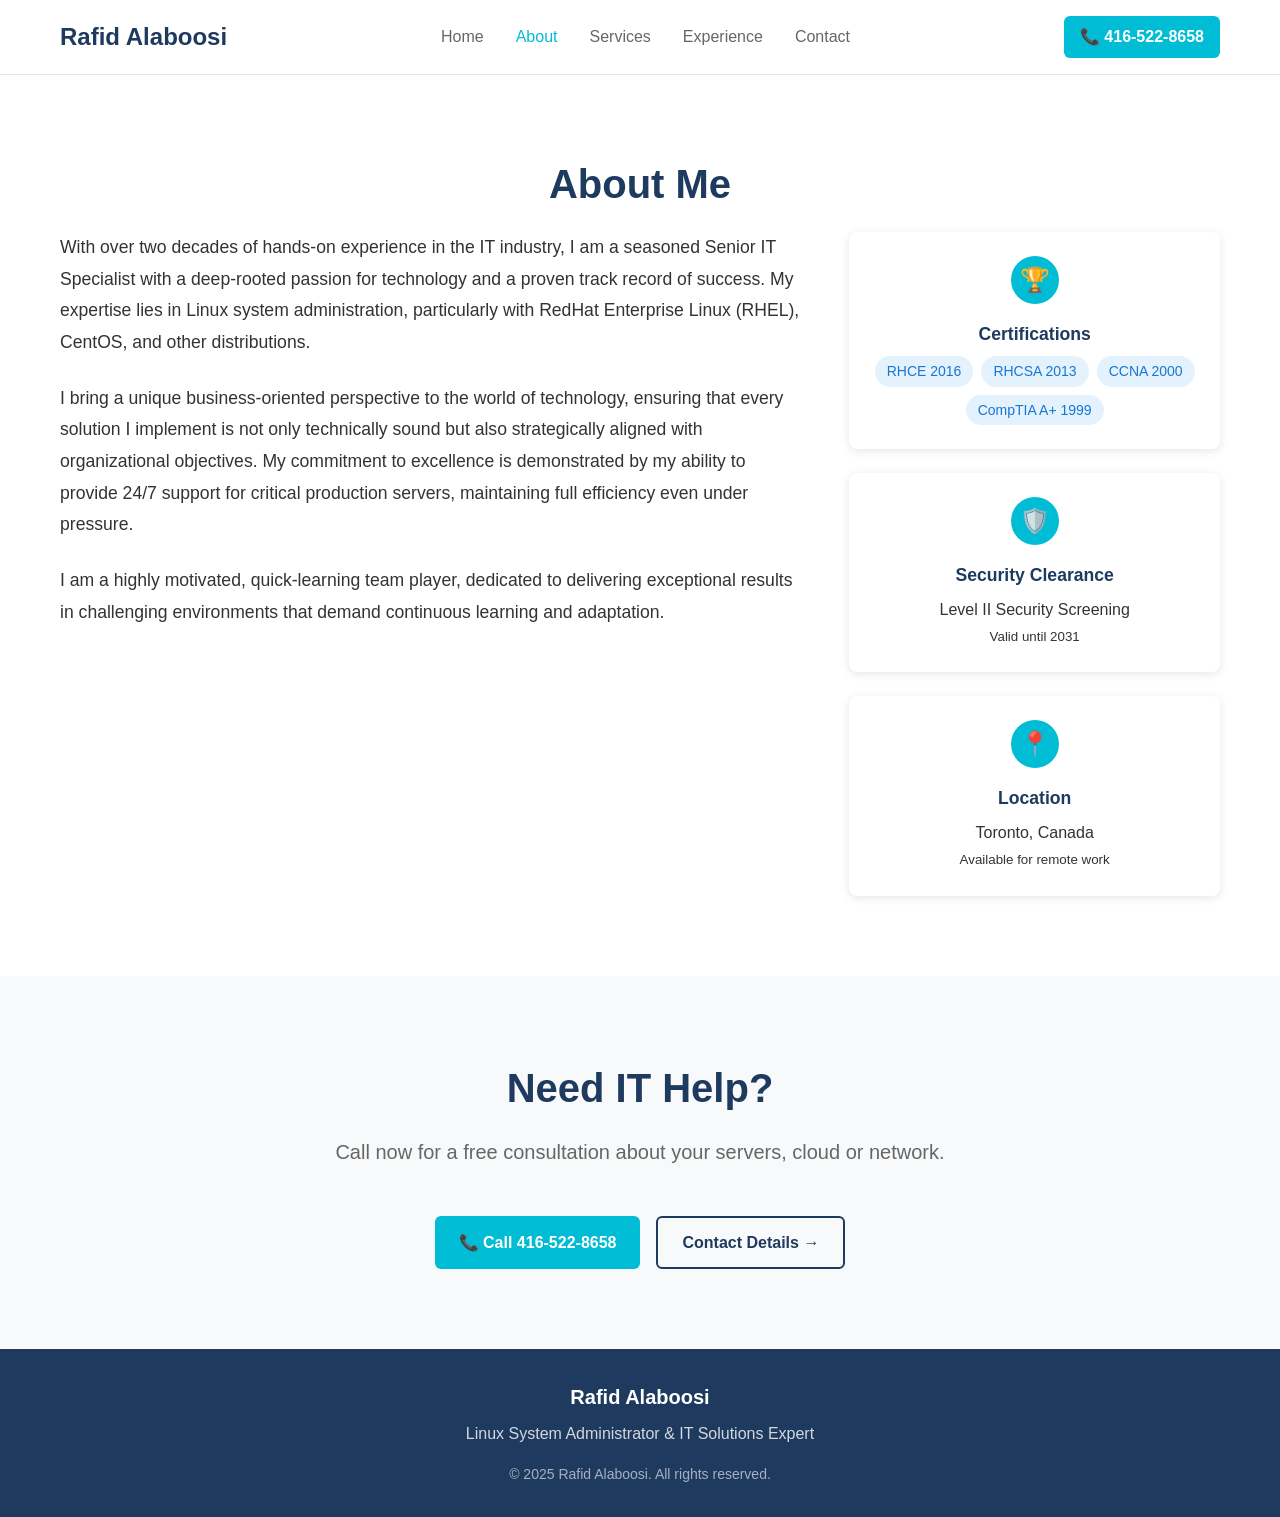
==== about/index.html @ a08efc0c "Split site into separate pages Home, About, Services, Experience and Contact now each have their own" ====
<!DOCTYPE html>
<html lang="en">
<head>
    <!-- Google tag (gtag.js) -->
<script async src="https://www.googletagmanager.com/gtag/js?id=AW-18163022546"></script>
    <meta charset="UTF-8">
    <meta name="viewport" content="width=device-width, initial-scale=1.0">
    <title>About - BlueTech IT Support Inc.</title>
    <meta name="description" content="Over 20 years of Linux and Windows system administration experience. RHCE certified, Toronto.">
    <link rel="stylesheet" href="/styles.css">
</head>
<body>
    <!-- Navigation -->
    <nav>
        <div class="nav-container">
            <a href="/" class="logo" style="text-decoration: none;">Rafid Alaboosi</a>
            <ul class="nav-links">
                <li><a href="/">Home</a></li>
                <li><a href="/about/" class="active">About</a></li>
                <li><a href="/services/">Services</a></li>
                <li><a href="/experience/">Experience</a></li>
                <li><a href="/contact/">Contact</a></li>
            </ul>
            <div class="nav-right">
                <a href="tel:+14165228658" class="nav-phone">📞 416-522-8658</a>
                <button class="mobile-menu-toggle" onclick="toggleMobileMenu()">☰</button>
            </div>
            <div class="mobile-menu" id="mobileMenu">
                <ul>
                    <li><a href="/">Home</a></li>
                    <li><a href="/about/" class="active">About</a></li>
                    <li><a href="/services/">Services</a></li>
                    <li><a href="/experience/">Experience</a></li>
                    <li><a href="/contact/">Contact</a></li>
                </ul>
            </div>
        </div>
    </nav>

    <main class="page">
    <!-- About Section -->
    <section id="about">
        <div class="container">
            <h2 class="section-title">About Me</h2>
            <div class="about-content">
                <div class="about-text">
                    <p>With over two decades of hands-on experience in the IT industry, I am a seasoned Senior IT Specialist with a deep-rooted passion for technology and a proven track record of success. My expertise lies in Linux system administration, particularly with RedHat Enterprise Linux (RHEL), CentOS, and other distributions.</p>
                    
                    <p>I bring a unique business-oriented perspective to the world of technology, ensuring that every solution I implement is not only technically sound but also strategically aligned with organizational objectives. My commitment to excellence is demonstrated by my ability to provide 24/7 support for critical production servers, maintaining full efficiency even under pressure.</p>
                    
                    <p>I am a highly motivated, quick-learning team player, dedicated to delivering exceptional results in challenging environments that demand continuous learning and adaptation.</p>
                </div>
                
                <div class="credentials">
                    <div class="credential-card">
                        <div class="credential-icon">🏆</div>
                        <div class="credential-title">Certifications</div>
                        <div class="badges">
                            <span class="badge">RHCE 2016</span>
                            <span class="badge">RHCSA 2013</span>
                            <span class="badge">CCNA 2000</span>
                            <span class="badge">CompTIA A+ 1999</span>
                        </div>
                    </div>
                    
                    <div class="credential-card">
                        <div class="credential-icon">🛡️</div>
                        <div class="credential-title">Security Clearance</div>
                        <p>Level II Security Screening</p>
                        <small>Valid until 2031</small>
                    </div>
                    
                    <div class="credential-card">
                        <div class="credential-icon">📍</div>
                        <div class="credential-title">Location</div>
                        <p>Toronto, Canada</p>
                        <small>Available for remote work</small>
                    </div>
                </div>
            </div>
        </div>
    </section>
    </main>

    <!-- Call to action -->
    <section class="page-cta">
        <div class="container">
            <h2 class="section-title">Need IT Help?</h2>
            <p class="section-subtitle">Call now for a free consultation about your servers, cloud or network.</p>
            <div class="cta-buttons">
                <a href="tel:+14165228658" class="btn btn-primary">📞 Call 416-522-8658</a>
                <a href="/contact/" class="btn btn-outline">Contact Details →</a>
            </div>
        </div>
    </section>

    <!-- Footer -->
    <footer>
        <div class="container">
            <div class="footer-title">Rafid Alaboosi</div>
            <div class="footer-subtitle">Linux System Administrator & IT Solutions Expert</div>
            <div class="footer-copyright">© 2025 Rafid Alaboosi. All rights reserved.</div>
        </div>
    </footer>

    <script src="/script.js"></script>
</body>
</html>
---- styles.css ----
* {
    margin: 0;
    padding: 0;
    box-sizing: border-box;
}

body {
    font-family: -apple-system, BlinkMacSystemFont, 'Segoe UI', Roboto, sans-serif;
    line-height: 1.6;
    color: #333;
    background-color: #ffffff;
}

.container {
    max-width: 1200px;
    margin: 0 auto;
    padding: 0 20px;
}

/* Navigation */
nav {
    position: fixed;
    top: 0;
    width: 100%;
    background: rgba(255, 255, 255, 0.95);
    backdrop-filter: blur(10px);
    border-bottom: 1px solid #e5e5e5;
    z-index: 1000;
    padding: 1rem 0;
}

.nav-container {
    display: flex;
    justify-content: space-between;
    align-items: center;
    max-width: 1200px;
    margin: 0 auto;
    padding: 0 20px;
}

.logo {
    font-size: 1.5rem;
    font-weight: bold;
    color: #1e3a5f;
}

.nav-links {
    display: flex;
    list-style: none;
    gap: 2rem;
}

.nav-links a {
    text-decoration: none;
    color: #666;
    font-weight: 500;
    transition: color 0.3s;
}

.nav-links a:hover {
    color: #00bcd4;
}

.nav-phone {
    display: inline-flex;
    align-items: center;
    gap: 0.4rem;
    background: #00bcd4;
    color: white;
    font-weight: 600;
    text-decoration: none;
    padding: 0.5rem 1rem;
    border-radius: 6px;
    white-space: nowrap;
    transition: background 0.3s;
}

.nav-phone:hover {
    background: #1e3a5f;
}

.nav-right {
    display: flex;
    align-items: center;
    gap: 1rem;
}

.mobile-menu-toggle {
    display: none;
    background: none;
    border: none;
    font-size: 1.5rem;
    color: #1e3a5f;
    cursor: pointer;
}

.mobile-menu {
    display: none;
    position: absolute;
    top: 100%;
    left: 0;
    right: 0;
    background: white;
    border-bottom: 1px solid #e5e5e5;
    box-shadow: 0 2px 10px rgba(0,0,0,0.1);
}

.mobile-menu.active {
    display: block;
}

.mobile-menu ul {
    list-style: none;
    padding: 1rem 0;
}

.mobile-menu a {
    display: block;
    padding: 1rem 2rem;
    text-decoration: none;
    color: #666;
    font-weight: 500;
    border-bottom: 1px solid #f0f0f0;
}

.mobile-menu a:hover {
    background: #f8f9fa;
    color: #00bcd4;
}

/* Hero Section */
.hero {
    min-height: 100vh;
    background: linear-gradient(135deg, #1e3a5f 0%, #2c5282 100%);
    display: flex;
    align-items: center;
    justify-content: center;
    text-align: center;
    color: white;
    position: relative;
    overflow: hidden;
    padding: 2rem 0;
}

.hero::before {
    content: '';
    position: absolute;
    top: 0;
    left: 0;
    right: 0;
    bottom: 0;
    background: url('data:image/svg+xml,<svg xmlns="http://www.w3.org/2000/svg" viewBox="0 0 100 100"><defs><pattern id="grid" width="10" height="10" patternUnits="userSpaceOnUse"><path d="M 10 0 L 0 0 0 10" fill="none" stroke="rgba(255,255,255,0.1)" stroke-width="0.5"/></pattern></defs><rect width="100" height="100" fill="url(%23grid)"/></svg>');
    opacity: 0.3;
}

.hero-content {
    position: relative;
    z-index: 2;
    padding: 0 1rem;
}

.hero h1 {
    font-size: clamp(2rem, 5vw, 3.5rem);
    font-weight: bold;
    margin-bottom: 1rem;
    line-height: 1.2;
}

.hero .subtitle {
    color: #00bcd4;
    font-size: clamp(1.25rem, 4vw, 2rem);
    margin-bottom: 1.5rem;
}

.hero p {
    font-size: clamp(1rem, 2.5vw, 1.25rem);
    margin-bottom: 2rem;
    max-width: 800px;
    margin-left: auto;
    margin-right: auto;
    opacity: 0.9;
}

.cta-buttons {
    display: flex;
    gap: 1rem;
    justify-content: center;
    flex-wrap: wrap;
}

.btn {
    padding: 12px 24px;
    border: none;
    border-radius: 6px;
    font-size: 1rem;
    font-weight: 600;
    text-decoration: none;
    display: inline-flex;
    align-items: center;
    gap: 8px;
    transition: all 0.3s;
    cursor: pointer;
    min-width: 150px;
    justify-content: center;
}

.btn-primary {
    background: #00bcd4;
    color: white;
}

.btn-primary:hover {
    background: #00acc1;
    transform: translateY(-2px);
}

.btn-outline {
    background: transparent;
    color: white;
    border: 2px solid white;
}

.btn-outline:hover {
    background: white;
    color: #1e3a5f;
}

/* Stats Section */
.stats {
    padding: 4rem 0;
    background: #f8f9fa;
}

.stats-grid {
    display: grid;
    grid-template-columns: repeat(auto-fit, minmax(150px, 1fr));
    gap: 2rem;
    text-align: center;
}

.stat-item {
    padding: 2rem 1rem;
}

.stat-number {
    font-size: clamp(2rem, 5vw, 3rem);
    font-weight: bold;
    color: #1e3a5f;
    margin-bottom: 0.5rem;
}

.stat-label {
    color: #666;
    font-size: clamp(0.875rem, 2vw, 1rem);
}

/* Section Styles */
section {
    padding: 5rem 0;
}

.section-title {
    text-align: center;
    font-size: clamp(2rem, 5vw, 2.5rem);
    font-weight: bold;
    color: #1e3a5f;
    margin-bottom: 1rem;
}

.section-subtitle {
    text-align: center;
    font-size: clamp(1rem, 2.5vw, 1.25rem);
    color: #666;
    margin-bottom: 3rem;
    max-width: 800px;
    margin-left: auto;
    margin-right: auto;
}

/* About Section */
.about-content {
    display: grid;
    grid-template-columns: 1fr;
    gap: 3rem;
    align-items: start;
}

.about-text p {
    margin-bottom: 1.5rem;
    font-size: clamp(1rem, 2vw, 1.1rem);
    line-height: 1.8;
}

.credentials {
    display: grid;
    grid-template-columns: repeat(auto-fit, minmax(250px, 1fr));
    gap: 1.5rem;
}

.credential-card {
    background: white;
    padding: 1.5rem;
    border-radius: 8px;
    box-shadow: 0 2px 10px rgba(0,0,0,0.1);
    text-align: center;
}

.credential-icon {
    width: 48px;
    height: 48px;
    background: #00bcd4;
    border-radius: 50%;
    display: flex;
    align-items: center;
    justify-content: center;
    margin: 0 auto 1rem;
    color: white;
    font-size: 1.5rem;
}

.credential-title {
    font-weight: bold;
    margin-bottom: 0.5rem;
    color: #1e3a5f;
    font-size: clamp(1rem, 2vw, 1.1rem);
}

.badges {
    display: flex;
    flex-wrap: wrap;
    gap: 0.5rem;
    justify-content: center;
}

.badge {
    background: #e3f2fd;
    color: #1976d2;
    padding: 0.25rem 0.75rem;
    border-radius: 20px;
    font-size: 0.875rem;
    font-weight: 500;
}

/* Services Section */
.services {
    background: #f8f9fa;
}

.services-grid {
    display: grid;
    grid-template-columns: repeat(auto-fit, minmax(300px, 1fr));
    gap: 2rem;
}

.service-card {
    background: white;
    padding: 2rem;
    border-radius: 8px;
    box-shadow: 0 2px 10px rgba(0,0,0,0.1);
    transition: transform 0.3s, box-shadow 0.3s;
}

.service-card:hover {
    transform: translateY(-5px);
    box-shadow: 0 4px 20px rgba(0,0,0,0.15);
}

.service-icon {
    width: 64px;
    height: 64px;
    background: #00bcd4;
    border-radius: 8px;
    display: flex;
    align-items: center;
    justify-content: center;
    margin-bottom: 1rem;
    color: white;
    font-size: 1.5rem;
}

.service-title {
    font-size: clamp(1.1rem, 2.5vw, 1.25rem);
    font-weight: bold;
    color: #1e3a5f;
    margin-bottom: 1rem;
}

.service-description {
    color: #666;
    line-height: 1.6;
    font-size: clamp(0.9rem, 2vw, 1rem);
}

/* Experience Section */
.experience-timeline {
    max-width: 800px;
    margin: 0 auto;
}

.timeline-item {
    background: white;
    padding: 2rem;
    border-radius: 8px;
    box-shadow: 0 2px 10px rgba(0,0,0,0.1);
    margin-bottom: 2rem;
    position: relative;
}

.timeline-header {
    display: flex;
    justify-content: space-between;
    align-items: start;
    margin-bottom: 1rem;
    flex-wrap: wrap;
    gap: 1rem;
}

.company-name {
    font-size: clamp(1.1rem, 2.5vw, 1.25rem);
    font-weight: bold;
    color: #00bcd4;
}

.role-name {
    font-size: clamp(1rem, 2vw, 1.1rem);
    font-weight: 600;
    color: #1e3a5f;
    margin-top: 0.25rem;
}

.period {
    background: #e3f2fd;
    color: #1976d2;
    padding: 0.5rem 1rem;
    border-radius: 20px;
    font-size: 0.875rem;
    font-weight: 500;
    white-space: nowrap;
}

.highlights {
    display: flex;
    flex-wrap: wrap;
    gap: 0.5rem;
}

.highlight {
    background: #f5f5f5;
    color: #333;
    padding: 0.25rem 0.75rem;
    border-radius: 15px;
    font-size: 0.875rem;
}

/* Contact Section */
.contact {
    background: linear-gradient(135deg, #1e3a5f 0%, #2c5282 100%);
    color: white;
}

.contact .section-title,
.contact .section-subtitle {
    color: white;
}

.contact-grid {
    display: grid;
    grid-template-columns: repeat(auto-fit, minmax(250px, 1fr));
    gap: 2rem;
    margin-bottom: 3rem;
}

.contact-card {
    background: rgba(255,255,255,0.1);
    backdrop-filter: blur(10px);
    padding: 2rem;
    border-radius: 8px;
    text-align: center;
}

.contact-icon {
    width: 48px;
    height: 48px;
    background: #00bcd4;
    border-radius: 50%;
    display: flex;
    align-items: center;
    justify-content: center;
    margin: 0 auto 1rem;
    font-size: 1.5rem;
}

.contact-title {
    font-size: clamp(1.1rem, 2.5vw, 1.25rem);
    font-weight: bold;
    margin-bottom: 0.5rem;
}

.contact-info {
    opacity: 0.9;
    font-size: clamp(0.9rem, 2vw, 1rem);
}

/* Footer */
footer {
    background: #1e3a5f;
    color: white;
    text-align: center;
    padding: 2rem 0;
}

.footer-title {
    font-size: clamp(1.1rem, 2.5vw, 1.25rem);
    font-weight: bold;
    margin-bottom: 0.5rem;
}

.footer-subtitle {
    opacity: 0.8;
    margin-bottom: 1rem;
    font-size: clamp(0.9rem, 2vw, 1rem);
}

.footer-copyright {
    font-size: 0.875rem;
    opacity: 0.6;
}

/* Mobile Responsive Design */
@media (max-width: 768px) {
    .nav-links {
        display: none;
    }

    .mobile-menu-toggle {
        display: block;
    }

    .logo {
        font-size: 1.2rem;
    }

    .nav-phone {
        padding: 0.4rem 0.75rem;
        font-size: 0.9rem;
    }

    .container {
        padding: 0 15px;
    }

    section {
        padding: 3rem 0;
    }

    .hero {
        min-height: 90vh;
        padding: 1rem 0;
    }

    .stats {
        padding: 3rem 0;
    }

    .stats-grid {
        grid-template-columns: repeat(2, 1fr);
        gap: 1.5rem;
    }

    .stat-item {
        padding: 1.5rem 0.5rem;
    }

    .about-content {
        gap: 2rem;
    }

    .credentials {
        grid-template-columns: 1fr;
        gap: 1rem;
    }

    .services-grid {
        grid-template-columns: 1fr;
        gap: 1.5rem;
    }

    .service-card {
        padding: 1.5rem;
    }

    .timeline-item {
        padding: 1.5rem;
    }

    .timeline-header {
        flex-direction: column;
        align-items: start;
        gap: 0.5rem;
    }

    .contact-grid {
        grid-template-columns: 1fr;
        gap: 1.5rem;
    }

    .contact-card {
        padding: 1.5rem;
    }

    .cta-buttons {
        flex-direction: column;
        align-items: center;
        gap: 0.75rem;
    }

    .btn {
        width: 100%;
        max-width: 250px;
    }
}

/* Extra small devices */
@media (max-width: 480px) {
    .container {
        padding: 0 10px;
    }

    .nav-container {
        padding: 0 15px;
    }

    .logo {
        font-size: 1.25rem;
    }

    .hero-content {
        padding: 0 0.5rem;
    }

    .stats-grid {
        grid-template-columns: 1fr;
        gap: 1rem;
    }

    .stat-item {
        padding: 1rem 0.5rem;
    }

    .service-card,
    .timeline-item,
    .contact-card,
    .credential-card {
        padding: 1rem;
    }

    .service-icon {
        width: 48px;
        height: 48px;
        font-size: 1.25rem;
    }

    .highlights {
        gap: 0.25rem;
    }

    .highlight {
        font-size: 0.75rem;
        padding: 0.2rem 0.5rem;
    }

    .badges {
        gap: 0.25rem;
    }

    .badge {
        font-size: 0.75rem;
        padding: 0.2rem 0.5rem;
    }
}

/* Large screens */
@media (min-width: 1200px) {
    .about-content {
        grid-template-columns: 2fr 1fr;
    }

    .services-grid {
        grid-template-columns: repeat(3, 1fr);
    }
}

/* Smooth scrolling */
html {
    scroll-behavior: smooth;
}

/* Add some animations */
@keyframes fadeInUp {
    from {
        opacity: 0;
        transform: translateY(30px);
    }
    to {
        opacity: 1;
        transform: translateY(0);
    }
}

.fade-in-up {
    animation: fadeInUp 0.6s ease-out;
}

/* Touch-friendly improvements */
@media (hover: none) and (pointer: coarse) {
    .service-card:hover {
        transform: none;
    }

    .btn:hover {
        transform: none;
    }

    .btn-primary:hover {
        background: #00bcd4;
    }

    .btn-outline:hover {
        background: transparent;
        color: white;
    }
}

/* Separate pages */
.page {
    padding-top: 72px;
}

.nav-links a.active,
.mobile-menu a.active {
    color: #00bcd4;
}

.page-cta {
    background: #f8f9fa;
    text-align: center;
}

.page-cta .cta-buttons .btn-outline {
    color: #1e3a5f;
    border-color: #1e3a5f;
}

.page-cta .cta-buttons .btn-outline:hover {
    background: #1e3a5f;
    color: white;
}
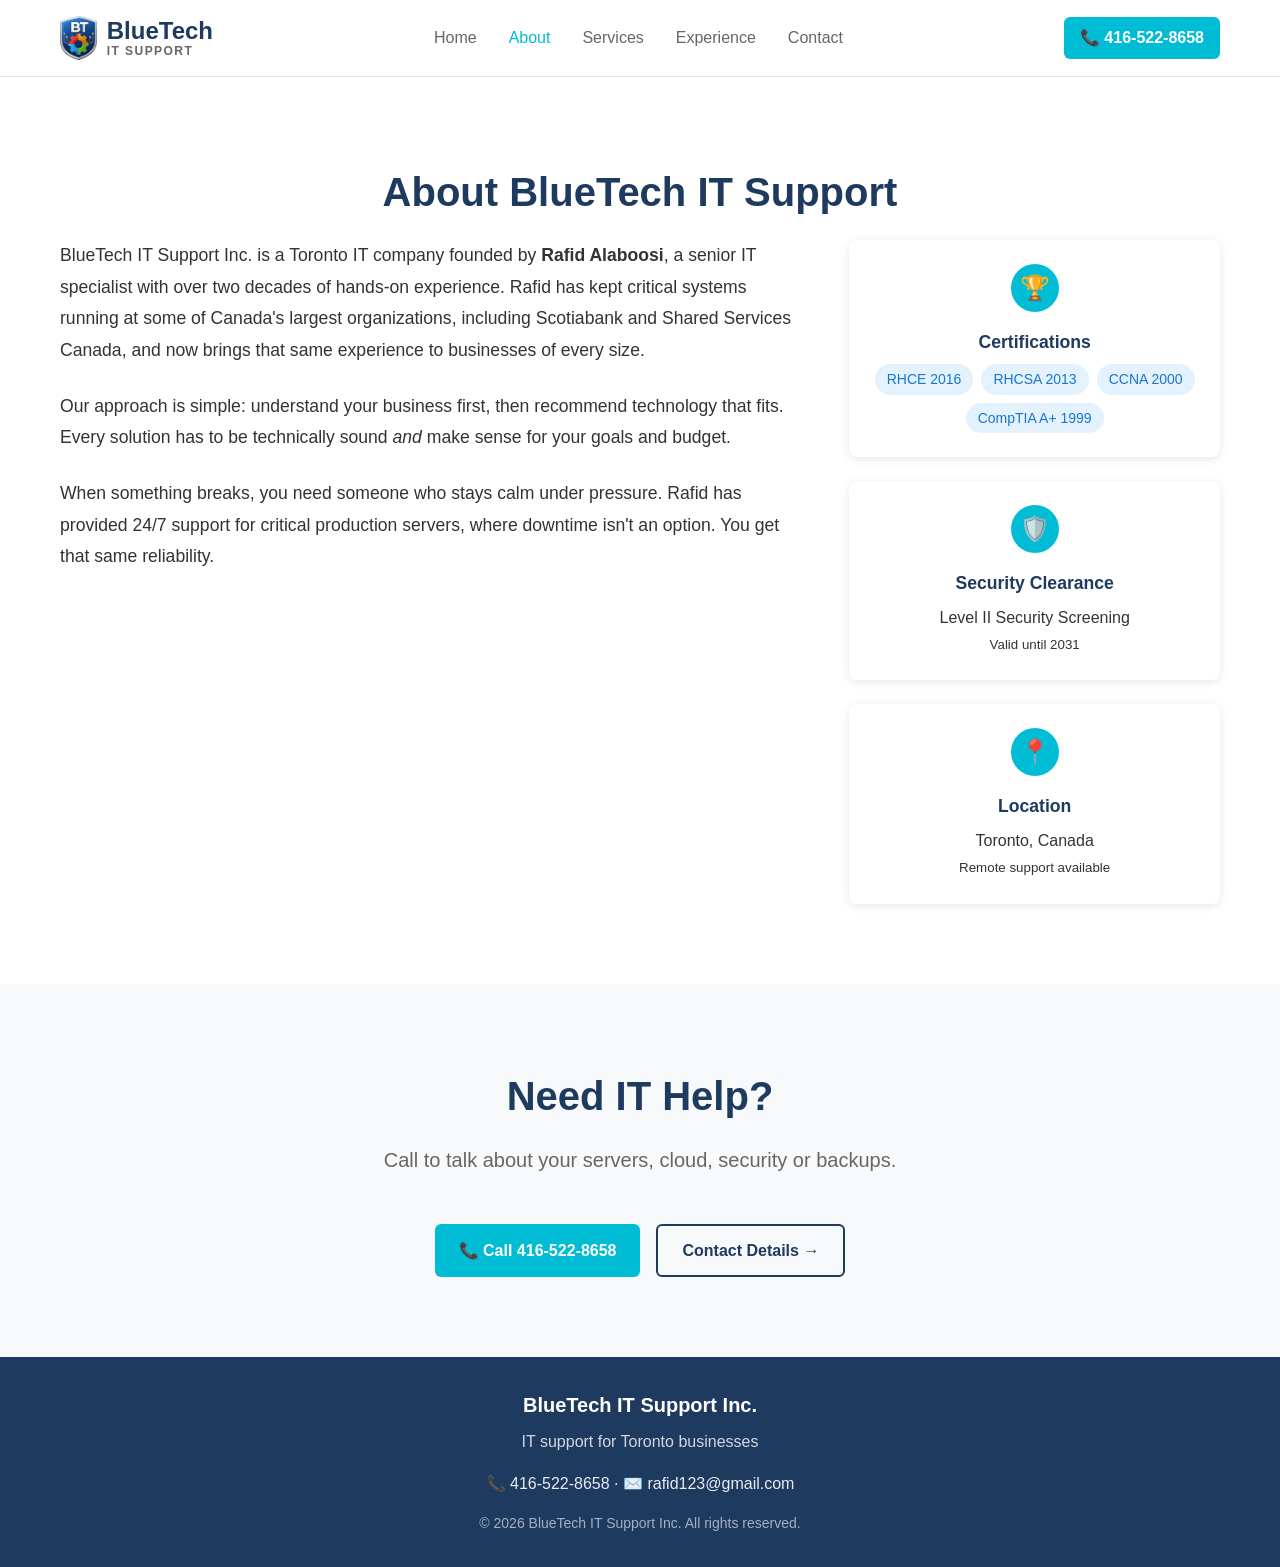
==== commit 5d24fe2b: "Rebrand as BlueTech, customer-focused wording, call tracking - BlueTech logo and name in the header," ====
--- a/about/index.html
+++ b/about/index.html
@@ -2,18 +2,29 @@
 <html lang="en">
 <head>
     <!-- Google tag (gtag.js) -->
-<script async src="https://www.googletagmanager.com/gtag/js?id=AW-18163022546"></script>
+    <script async src="https://www.googletagmanager.com/gtag/js?id=AW-18163022546"></script>
+    <script>
+      window.dataLayer = window.dataLayer || [];
+      function gtag(){dataLayer.push(arguments);}
+      gtag('js', new Date());
+
+      gtag('config', 'AW-18163022546');
+    </script>
     <meta charset="UTF-8">
     <meta name="viewport" content="width=device-width, initial-scale=1.0">
     <title>About - BlueTech IT Support Inc.</title>
-    <meta name="description" content="Over 20 years of Linux and Windows system administration experience. RHCE certified, Toronto.">
+    <meta name="description" content="BlueTech IT Support Inc. is a Toronto IT company led by Rafid Alaboosi, RHCE, with over 20 years of experience.">
+    <link rel="icon" type="image/png" href="/favicon.png">
     <link rel="stylesheet" href="/styles.css">
 </head>
 <body>
     <!-- Navigation -->
     <nav>
         <div class="nav-container">
-            <a href="/" class="logo" style="text-decoration: none;">Rafid Alaboosi</a>
+            <a href="/" class="logo">
+                <img src="/logo.png" alt="BlueTech IT Support logo">
+                <span class="logo-text">BlueTech<span class="logo-sub">IT Support</span></span>
+            </a>
             <ul class="nav-links">
                 <li><a href="/">Home</a></li>
                 <li><a href="/about/" class="active">About</a></li>
@@ -38,19 +49,20 @@
     </nav>
 
     <main class="page">
+
     <!-- About Section -->
     <section id="about">
         <div class="container">
-            <h2 class="section-title">About Me</h2>
+            <h2 class="section-title">About BlueTech IT Support</h2>
             <div class="about-content">
                 <div class="about-text">
-                    <p>With over two decades of hands-on experience in the IT industry, I am a seasoned Senior IT Specialist with a deep-rooted passion for technology and a proven track record of success. My expertise lies in Linux system administration, particularly with RedHat Enterprise Linux (RHEL), CentOS, and other distributions.</p>
-                    
-                    <p>I bring a unique business-oriented perspective to the world of technology, ensuring that every solution I implement is not only technically sound but also strategically aligned with organizational objectives. My commitment to excellence is demonstrated by my ability to provide 24/7 support for critical production servers, maintaining full efficiency even under pressure.</p>
-                    
-                    <p>I am a highly motivated, quick-learning team player, dedicated to delivering exceptional results in challenging environments that demand continuous learning and adaptation.</p>
+                    <p>BlueTech IT Support Inc. is a Toronto IT company founded by <strong>Rafid Alaboosi</strong>, a senior IT specialist with over two decades of hands-on experience. Rafid has kept critical systems running at some of Canada's largest organizations, including Scotiabank and Shared Services Canada, and now brings that same experience to businesses of every size.</p>
+
+                    <p>Our approach is simple: understand your business first, then recommend technology that fits. Every solution has to be technically sound <em>and</em> make sense for your goals and budget.</p>
+
+                    <p>When something breaks, you need someone who stays calm under pressure. Rafid has provided 24/7 support for critical production servers, where downtime isn't an option. You get that same reliability.</p>
                 </div>
-                
+
                 <div class="credentials">
                     <div class="credential-card">
                         <div class="credential-icon">🏆</div>
@@ -62,19 +74,19 @@
                             <span class="badge">CompTIA A+ 1999</span>
                         </div>
                     </div>
-                    
+
                     <div class="credential-card">
                         <div class="credential-icon">🛡️</div>
                         <div class="credential-title">Security Clearance</div>
                         <p>Level II Security Screening</p>
                         <small>Valid until 2031</small>
                     </div>
-                    
+
                     <div class="credential-card">
                         <div class="credential-icon">📍</div>
                         <div class="credential-title">Location</div>
                         <p>Toronto, Canada</p>
-                        <small>Available for remote work</small>
+                        <small>Remote support available</small>
                     </div>
                 </div>
             </div>
@@ -86,7 +98,7 @@
     <section class="page-cta">
         <div class="container">
             <h2 class="section-title">Need IT Help?</h2>
-            <p class="section-subtitle">Call now for a free consultation about your servers, cloud or network.</p>
+            <p class="section-subtitle">Call to talk about your servers, cloud, security or backups.</p>
             <div class="cta-buttons">
                 <a href="tel:+14165228658" class="btn btn-primary">📞 Call 416-522-8658</a>
                 <a href="/contact/" class="btn btn-outline">Contact Details →</a>
@@ -97,9 +109,12 @@
     <!-- Footer -->
     <footer>
         <div class="container">
-            <div class="footer-title">Rafid Alaboosi</div>
-            <div class="footer-subtitle">Linux System Administrator & IT Solutions Expert</div>
-            <div class="footer-copyright">© 2025 Rafid Alaboosi. All rights reserved.</div>
+            <div class="footer-title">BlueTech IT Support Inc.</div>
+            <div class="footer-subtitle">IT support for Toronto businesses</div>
+            <div class="footer-contact">
+                <a href="tel:+14165228658">📞 416-522-8658</a> · <a href="mailto:rafid123@gmail.com">✉️ rafid123@gmail.com</a>
+            </div>
+            <div class="footer-copyright">© 2026 BlueTech IT Support Inc. All rights reserved.</div>
         </div>
     </footer>
 
--- a/styles.css
+++ b/styles.css
@@ -39,9 +39,32 @@
 }
 
 .logo {
+    display: flex;
+    align-items: center;
+    gap: 0.6rem;
     font-size: 1.5rem;
     font-weight: bold;
     color: #1e3a5f;
+    text-decoration: none;
+}
+
+.logo img {
+    height: 44px;
+    width: auto;
+}
+
+.logo-text {
+    display: flex;
+    flex-direction: column;
+    line-height: 1.1;
+}
+
+.logo-sub {
+    font-size: 0.75rem;
+    font-weight: 600;
+    letter-spacing: 0.12em;
+    text-transform: uppercase;
+    color: #666;
 }
 
 .nav-links {
@@ -732,8 +755,89 @@
 }
 
 /* Separate pages */
-.page {
-    padding-top: 72px;
+/* Leave room for the fixed menu bar inside the first section, so its background reaches the top */
+.page > section:first-child {
+    padding-top: calc(5rem + 80px);
+}
+
+@media (max-width: 768px) {
+    .page > section:first-child {
+        padding-top: calc(3rem + 70px);
+    }
+}
+
+/* Problem -> solution cards on the home page */
+.help-section {
+    background: #f8f9fa;
+}
+
+.help-grid,
+.why-grid {
+    display: grid;
+    grid-template-columns: repeat(2, 1fr);
+    gap: 1.5rem;
+}
+
+@media (min-width: 1000px) {
+    .help-grid,
+    .why-grid {
+        grid-template-columns: repeat(4, 1fr);
+    }
+}
+
+@media (max-width: 600px) {
+    .help-grid,
+    .why-grid {
+        grid-template-columns: 1fr;
+    }
+}
+
+.help-card {
+    background: white;
+    padding: 2rem;
+    border-radius: 8px;
+    box-shadow: 0 2px 10px rgba(0,0,0,0.1);
+    border-top: 4px solid #00bcd4;
+}
+
+.help-card h3 {
+    color: #1e3a5f;
+    font-size: 1.15rem;
+    margin-bottom: 0.75rem;
+}
+
+.help-card p {
+    color: #666;
+}
+
+.text-center {
+    text-align: center;
+    margin-top: 2.5rem;
+}
+
+.contact-info a {
+    color: inherit;
+    text-decoration: none;
+}
+
+.footer-contact {
+    margin-bottom: 1rem;
+    opacity: 0.9;
+}
+
+.footer-contact a {
+    color: white;
+    text-decoration: none;
+}
+
+@media (max-width: 480px) {
+    .logo img {
+        height: 36px;
+    }
+
+    .logo-sub {
+        display: none;
+    }
 }
 
 .nav-links a.active,
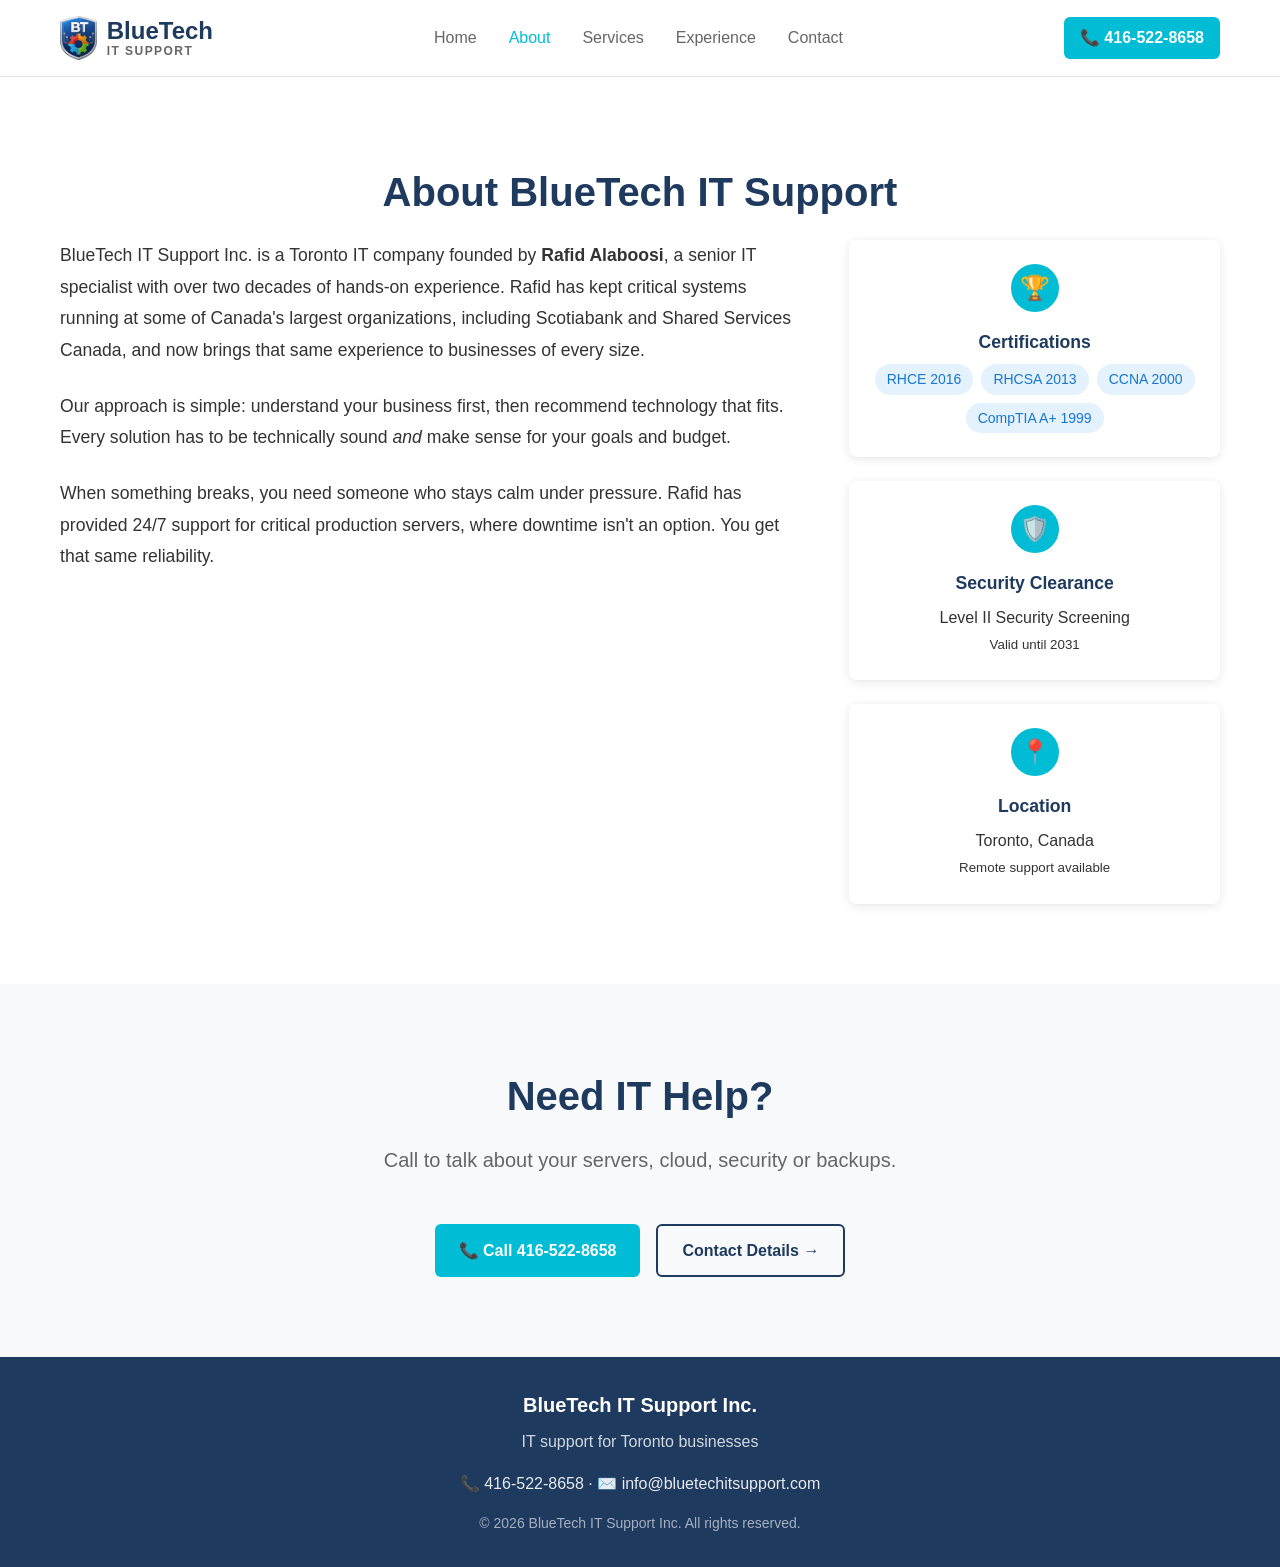
==== commit 910586a5: "Show info@bluetechitsupport.com instead of Gmail Co-Authored-By: Claude Opus 5.5 <noreply@anthropic." ====
--- a/about/index.html
+++ b/about/index.html
@@ -15,7 +15,7 @@
     <title>About - BlueTech IT Support Inc.</title>
     <meta name="description" content="BlueTech IT Support Inc. is a Toronto IT company led by Rafid Alaboosi, RHCE, with over 20 years of experience.">
     <link rel="icon" type="image/png" href="/favicon.png">
-    <link rel="stylesheet" href="/styles.css">
+    <link rel="stylesheet" href="/styles.css?v=2">
 </head>
 <body>
     <!-- Navigation -->
@@ -112,12 +112,12 @@
             <div class="footer-title">BlueTech IT Support Inc.</div>
             <div class="footer-subtitle">IT support for Toronto businesses</div>
             <div class="footer-contact">
-                <a href="tel:+14165228658">📞 416-522-8658</a> · <a href="mailto:rafid123@gmail.com">✉️ rafid123@gmail.com</a>
+                <a href="tel:+14165228658">📞 416-522-8658</a> · <a href="mailto:info@bluetechitsupport.com">✉️ info@bluetechitsupport.com</a>
             </div>
             <div class="footer-copyright">© 2026 BlueTech IT Support Inc. All rights reserved.</div>
         </div>
     </footer>
 
-    <script src="/script.js"></script>
+    <script src="/script.js?v=2"></script>
 </body>
 </html>
